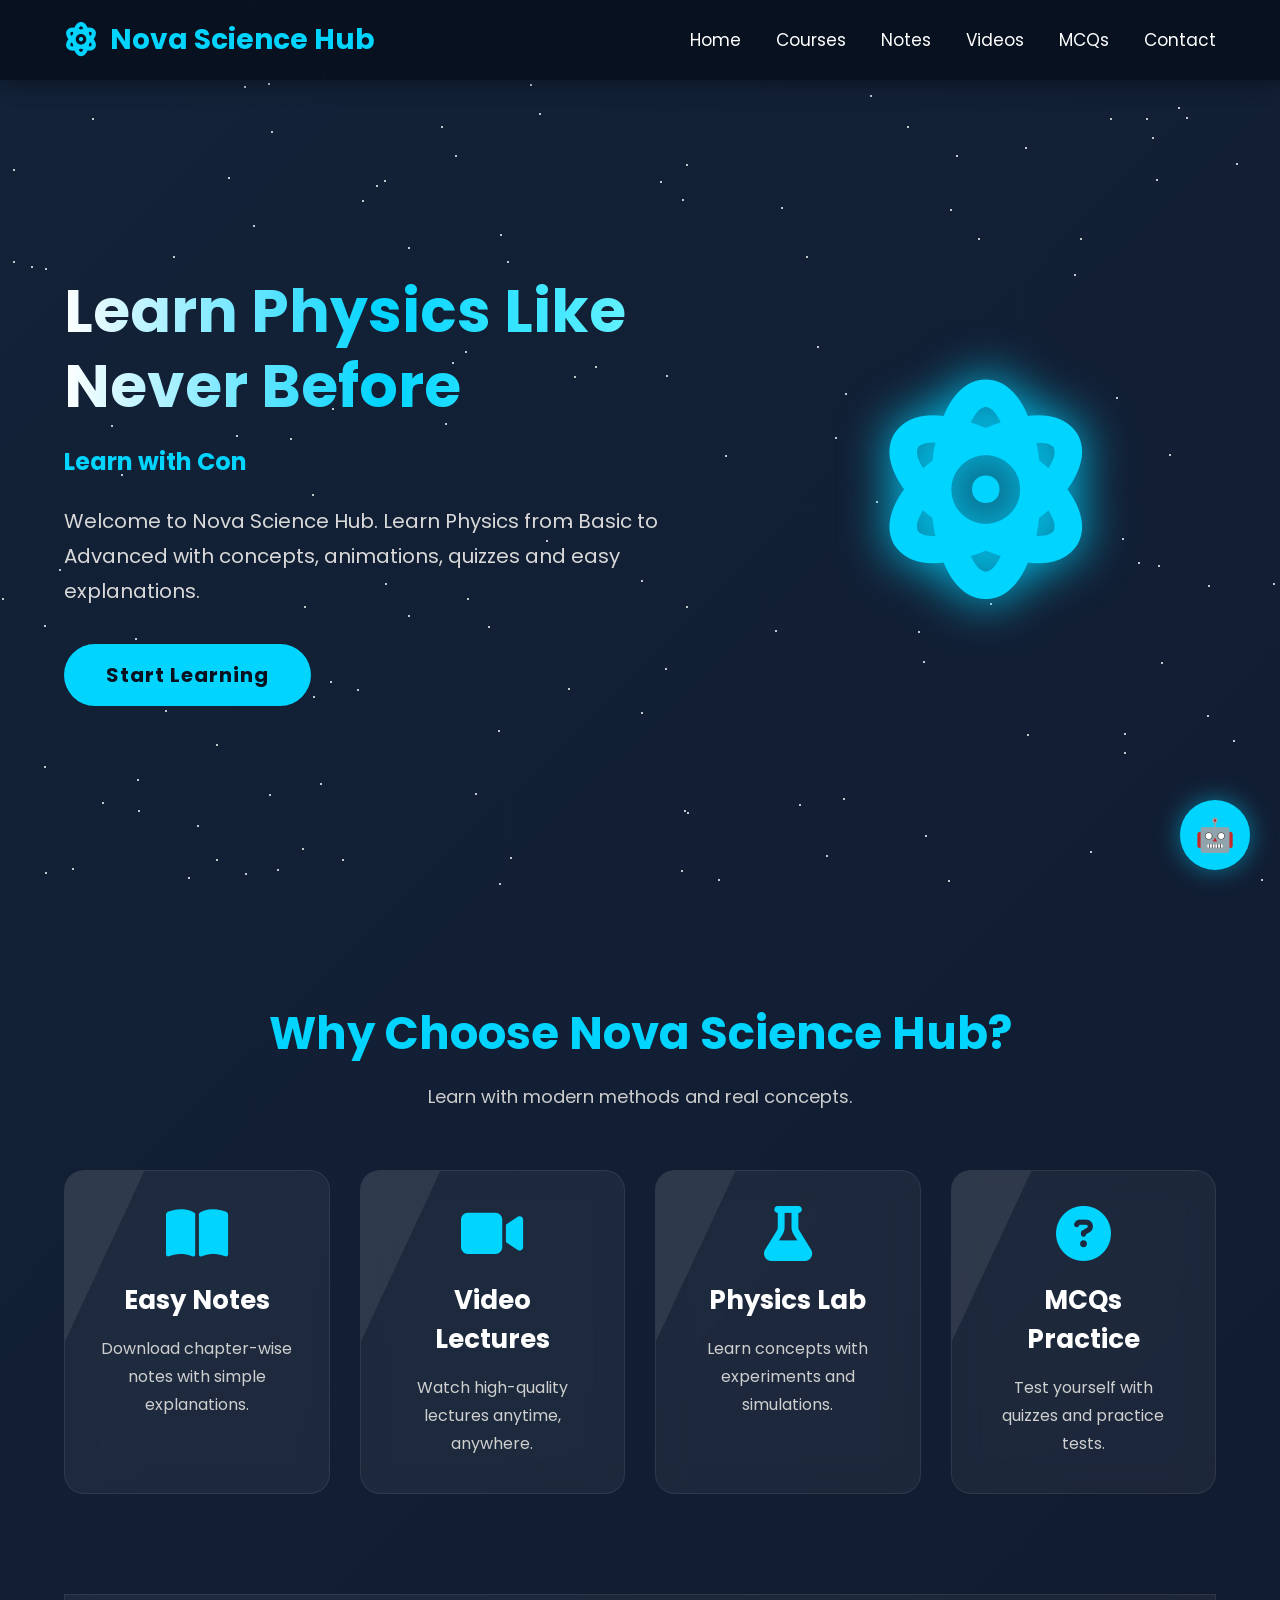
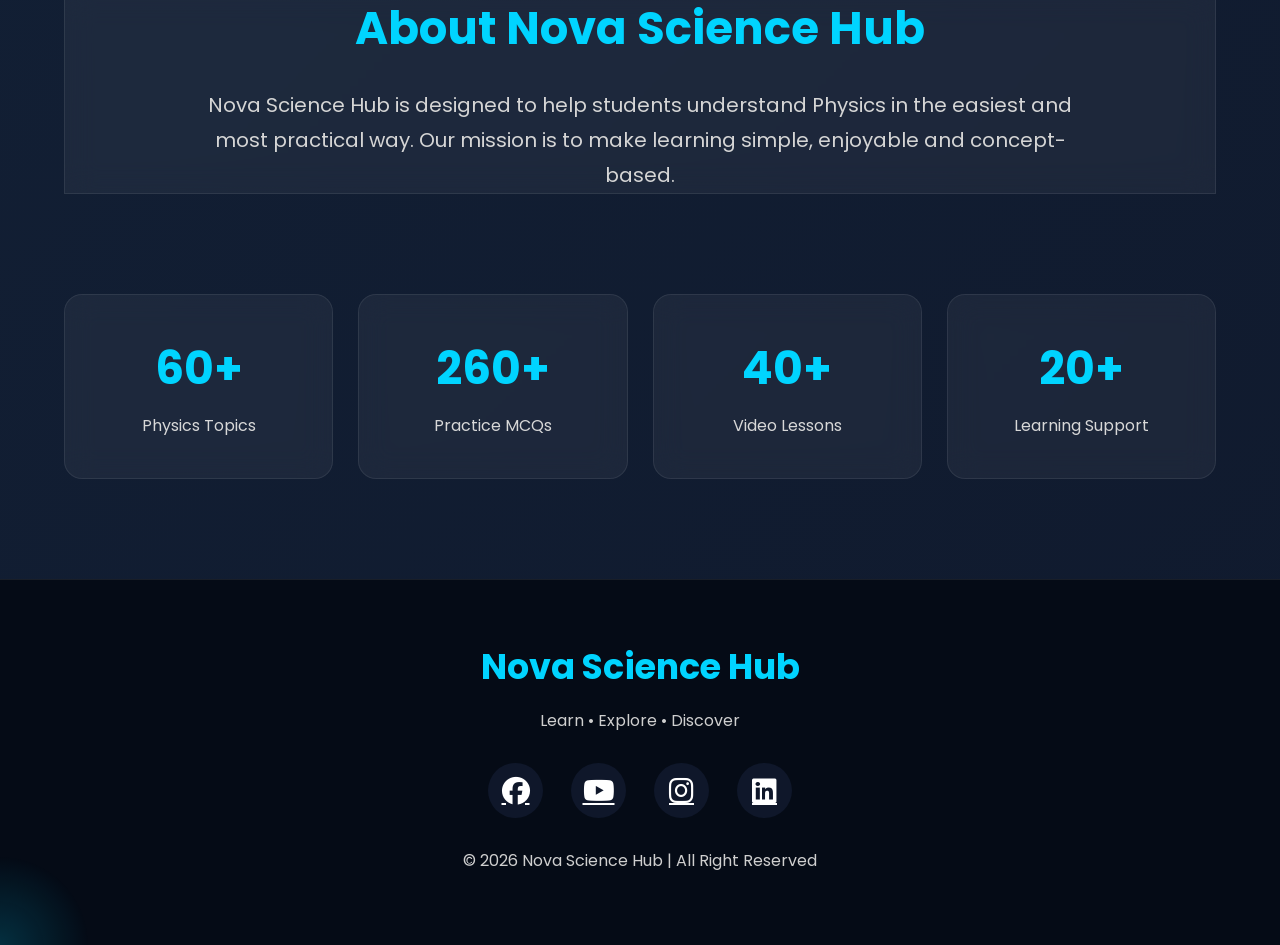
==== index.html @ d3bd03a2 "Add files via upload" ====
<!DOCTYPE html>
<html lang="en">
<head>
    <meta charset="UTF-8">
    <meta name="viewport" content="width=device-width, initial-scale=1.0">
    <title>Nova Science Hub</title>

    <link rel="stylesheet" href="style.css">

    <!-- Google Fonts -->
    <link href="https://fonts.googleapis.com/css2?family=Poppins:wght@300;400;600;700&display=swap" rel="stylesheet">

    <!-- Icons -->
    <link rel="stylesheet"
    href="https://cdnjs.cloudflare.com/ajax/libs/font-awesome/6.6.0/css/all.min.css">
</head>

<body>

<!-- ================= NAVBAR ================= -->

<header>

    <nav class="navbar">

        <div class="logo">

            <i class="fas fa-atom"></i>

            <span>Nova Science Hub</span>

        </div>

        <ul class="nav-links">

    <li><a href="index.html">Home</a></li>

    <li><a href="courses.html">Courses</a></li>

    <li><a href="notes.html">Notes</a></li>

    <li><a href="videos.html">Videos</a></li>

    <li><a href="mcqs.html">MCQs</a></li>

    <li><a href="contact.html">Contact</a></li>

</ul>

    </nav>

</header>

<!-- ================= HERO SECTION ================= -->

<section class="hero">

    <div class="hero-content">

        <h1>
            Learn Physics Like Never Before
        </h1>

        <h2 id="typing"></h2>

        <p>

            Welcome to Nova Science Hub.

            Learn Physics from Basic to Advanced
            with concepts, animations,
            quizzes and easy explanations.

        </p>

        <button id="startBtn">

            Start Learning

        </button>

    </div>

    <div class="hero-image">

        <i class="fas fa-atom atom"></i>

    </div>

</section>

<!-- Features Section starts in Part 1B -->
 <!-- ================= FEATURES ================= -->

<section class="features">

    <div class="section-title">

        <h2>Why Choose Nova Science Hub?</h2>

        <p>Learn with modern methods and real concepts.</p>

    </div>

    <div class="feature-container">

        <div class="card">

            <i class="fas fa-book-open"></i>

            <h3>Easy Notes</h3>

            <p>
                Download chapter-wise notes with simple explanations.
            </p>

        </div>

        <div class="card">

            <i class="fas fa-video"></i>

            <h3>Video Lectures</h3>

            <p>
                Watch high-quality lectures anytime, anywhere.
            </p>

        </div>

        <div class="card">

            <i class="fas fa-flask"></i>

            <h3>Physics Lab</h3>

            <p>
                Learn concepts with experiments and simulations.
            </p>

        </div>

        <div class="card">

            <i class="fas fa-question-circle"></i>

            <h3>MCQs Practice</h3>

            <p>
                Test yourself with quizzes and practice tests.
            </p>

        </div>

    </div>

</section>

<!-- ================= ABOUT ================= -->

<section class="about">

    <div class="about-text">

        <h2>About Nova Science Hub</h2>

        <p>

            Nova Science Hub is designed to help students understand
            Physics in the easiest and most practical way.

            Our mission is to make learning simple, enjoyable and
            concept-based.

        </p>

    </div>

</section>

<!-- ================= STATS ================= -->

<section class="stats">

    <div class="stat-box">

        <h2>100+</h2>

        <p>Physics Topics</p>

    </div>

    <div class="stat-box">

        <h2>500+</h2>

        <p>Practice MCQs</p>

    </div>

    <div class="stat-box">

        <h2>50+</h2>

        <p>Video Lessons</p>

    </div>

    <div class="stat-box">

        <h2>24/7</h2>

        <p>Learning Support</p>

    </div>

</section>

<!-- ================= FOOTER ================= -->

<footer>

    <h2>Nova Science Hub</h2>

    <p>

        Learn • Explore • Discover

    </p>

    <div class="social-icons">

        <a href="#"><i class="fab fa-facebook"></i></a>

        <a href="#"><i class="fab fa-youtube"></i></a>

        <a href="#"><i class="fab fa-instagram"></i></a>

        <a href="#"><i class="fab fa-linkedin"></i></a>

    </div>

    <p class="copyright">

        © 2026 Nova Science Hub | All Right Reserved

    </p>

</footer>
<!-- =========================
        NOVA AI CHAT
========================= -->

<!-- Floating AI Button -->

<div class="ai-button" id="aiButton">

    🤖

</div>


<!-- Chat Box -->

<div class="ai-chat" id="aiChat">

    <div class="chat-header">

        <h3>🤖 Nova AI</h3>

        <span id="closeChat">&times;</span>

    </div>


    <div class="chat-body" id="chatBody">

        <div class="bot-message">

            👋 Hello!

            <br><br>

            I am <b>Nova AI</b>.

            Ask me any Physics question.

        </div>

    </div>


    <div class="chat-footer">

        <input

        type="text"

        id="userInput"

        placeholder="Ask Physics Question...">

        <button id="sendBtn">

            Send

        </button>

    </div>

</div>
<script src="script.js"></script>

</body>
</html>
---- style.css ----
/* ===============================
   NOVA SCIENCE HUB
   PART 1A
=================================*/

*{
    margin:0;
    padding:0;
    box-sizing:border-box;
    font-family:'Poppins',sans-serif;
}

html{
    scroll-behavior:smooth;
}

body{

    background:#08111f;
    color:white;
    overflow-x:hidden;

}

/*==============================
 NAVBAR
===============================*/

header{

    width:100%;
    position:fixed;
    top:0;
    left:0;

    background:rgba(8,17,31,.92);

    backdrop-filter:blur(12px);

    z-index:1000;

    box-shadow:0 5px 20px rgba(0,0,0,.3);

}

.navbar{

    width:90%;
    margin:auto;

    height:80px;

    display:flex;

    justify-content:space-between;

    align-items:center;

}

.logo{

    display:flex;

    align-items:center;

    gap:12px;

    font-size:28px;

    font-weight:700;

    color:#00d4ff;

}

.logo i{

    font-size:34px;

    animation:rotateAtom 8s linear infinite;

}

@keyframes rotateAtom{

from{

transform:rotate(0deg);

}

to{

transform:rotate(360deg);

}

}

.nav-links{

    display:flex;

    list-style:none;

    gap:35px;

}

.nav-links a{

    text-decoration:none;

    color:white;

    font-size:17px;

    transition:.3s;

}

.nav-links a:hover{

    color:#00d4ff;

}

/*==============================
 HERO
===============================*/

.hero{

    width:90%;
    margin:auto;

    min-height:100vh;

    display:flex;

    justify-content:space-between;

    align-items:center;

    padding-top:80px;

}

.hero-content{

    width:55%;

}

.hero-content h1{

    font-size:60px;

    line-height:75px;

    margin-bottom:20px;

}

#typing{

    color:#00d4ff;

    height:40px;

    margin-bottom:20px;

}

.hero-content p{

    font-size:20px;

    line-height:35px;

    color:#d9d9d9;

}

#startBtn{

    margin-top:35px;

    padding:16px 42px;

    border:none;

    border-radius:40px;

    background:#00d4ff;

    color:#08111f;

    font-size:20px;

    font-weight:bold;

    cursor:pointer;

    transition:.4s;

}

#startBtn:hover{

    transform:translateY(-5px);

    box-shadow:0 0 25px #00d4ff;

}

.hero-image{

    width:40%;

    display:flex;

    justify-content:center;

    align-items:center;

}

.atom{

    font-size:220px;

    color:#00d4ff;

    animation:rotateAtom 12s linear infinite;

    filter:drop-shadow(0 0 25px #00d4ff);

}
/*==============================
 FEATURES SECTION
===============================*/

.features{

    width:90%;
    margin:100px auto;

}

.section-title{

    text-align:center;
    margin-bottom:60px;

}

.section-title h2{

    font-size:45px;
    color:#00d4ff;
    margin-bottom:15px;

}

.section-title p{

    color:#cccccc;
    font-size:18px;

}

.feature-container{

    display:grid;

    grid-template-columns:repeat(auto-fit,minmax(250px,1fr));

    gap:30px;

}

.card{

    background:#111c2d;

    padding:35px;

    border-radius:20px;

    text-align:center;

    transition:.4s;

    border:1px solid rgba(255,255,255,.08);

}

.card:hover{

    transform:translateY(-10px);

    box-shadow:0 0 30px rgba(0,212,255,.3);

}

.card i{

    font-size:55px;

    color:#00d4ff;

    margin-bottom:20px;

}

.card h3{

    margin-bottom:15px;

    font-size:26px;

}

.card p{

    color:#cfcfcf;

    line-height:28px;

}

/*==============================
 ABOUT
===============================*/

.about{

    width:90%;

    margin:100px auto;

    text-align:center;

}

.about h2{

    font-size:45px;

    color:#00d4ff;

    margin-bottom:25px;

}

.about p{

    max-width:900px;

    margin:auto;

    color:#d5d5d5;

    line-height:35px;

    font-size:20px;

}

/*==============================
 STATS
===============================*/

.stats{

    width:90%;

    margin:100px auto;

    display:grid;

    grid-template-columns:repeat(auto-fit,minmax(180px,1fr));

    gap:25px;

}

.stat-box{

    background:#111c2d;

    padding:40px;

    border-radius:18px;

    text-align:center;

    transition:.4s;

}

.stat-box:hover{

    transform:scale(1.05);

}

.stat-box h2{

    color:#00d4ff;

    font-size:45px;

    margin-bottom:10px;

}

.stat-box p{

    color:#d8d8d8;

}

/*==============================
 FOOTER
===============================*/

footer{

    background:#050b16;

    margin-top:100px;

    padding:60px 20px;

    text-align:center;

}

footer h2{

    color:#00d4ff;

    font-size:35px;

    margin-bottom:15px;

}

footer p{

    color:#cfcfcf;

    margin:12px 0;

}

.social-icons{

    margin:30px 0;

}

.social-icons a{

    color:white;

    font-size:28px;

    margin:0 12px;

    transition:.3s;

}

.social-icons a:hover{

    color:#00d4ff;

}

/*==============================
 MOBILE
===============================*/

@media(max-width:900px){

.hero{

flex-direction:column;

text-align:center;

padding-top:130px;

}

.hero-content{

width:100%;

}

.hero-image{

width:100%;

margin-top:50px;

}

.hero-content h1{

font-size:42px;

line-height:55px;

}

.atom{

font-size:150px;

}

.navbar{

flex-direction:column;

height:auto;

padding:20px;

}

.nav-links{

flex-wrap:wrap;

justify-content:center;

gap:18px;

margin-top:15px;

}

.section-title h2{

font-size:34px;

}

.about h2{

font-size:34px;

}

}
/*==========================================
      PART 2A
      PREMIUM EFFECTS
==========================================*/


/* Animated Background */

body{

    background: linear-gradient(
        -45deg,
        #050816,
        #08111f,
        #0f172a,
        #132238
    );

    background-size:400% 400%;

    animation:backgroundMove 15s ease infinite;

}


@keyframes backgroundMove{

0%{

background-position:0% 50%;

}

50%{

background-position:100% 50%;

}

100%{

background-position:0% 50%;

}

}



/* Smooth Section Animation */

section{

    animation:fadeUp .8s ease;

}

@keyframes fadeUp{

from{

opacity:0;

transform:translateY(50px);

}

to{

opacity:1;

transform:translateY(0);

}

}



/* Better Button */

#startBtn{

letter-spacing:1px;

font-weight:700;

transition:.4s;

}

#startBtn:hover{

transform:translateY(-6px) scale(1.05);

}



/* Cards Glow */

.card{

position:relative;

overflow:hidden;

}

.card::before{

content:"";

position:absolute;

top:-120%;

left:-50%;

width:60%;

height:300%;

background:rgba(255,255,255,.08);

transform:rotate(25deg);

transition:.8s;

}

.card:hover::before{

left:150%;

}



/* Statistics */

.stat-box{

cursor:pointer;

}

.stat-box:hover{

box-shadow:0 0 25px rgba(0,212,255,.35);

}



/* Social Icons */

.social-icons a{

width:55px;

height:55px;

display:inline-flex;

justify-content:center;

align-items:center;

border-radius:50%;

background:#0f172a;

}

.social-icons a:hover{

transform:translateY(-8px);

box-shadow:0 0 20px #00d4ff;

}



/* Scroll Bar */

::-webkit-scrollbar{

width:10px;

}

::-webkit-scrollbar-track{

background:#08111f;

}

::-webkit-scrollbar-thumb{

background:#00d4ff;

border-radius:20px;

}

::-webkit-scrollbar-thumb:hover{

background:#00ffff;

}



/* Text Selection */

::selection{

background:#00d4ff;

color:black;

}
/*==========================================
      PART 2B
      ADVANCED EFFECTS
==========================================*/

/* Floating Stars */

.stars{

    position:fixed;
    top:0;
    left:0;
    width:100%;
    height:100%;
    overflow:hidden;
    pointer-events:none;
    z-index:-1;

}

.star{

    position:absolute;
    width:2px;
    height:2px;
    background:white;
    border-radius:50%;
    animation:twinkle 3s infinite;

}

@keyframes twinkle{

0%,100%{

opacity:.2;
transform:scale(1);

}

50%{

opacity:1;
transform:scale(2);

}

}



/* Glass Effect */

.card,
.stat-box,
.about{

backdrop-filter:blur(15px);

background:rgba(255,255,255,.05);

border:1px solid rgba(255,255,255,.08);

}



/* Logo Animation */

.logo{

transition:.4s;

}

.logo:hover{

transform:scale(1.08);

color:#00ffff;

}



/* Navigation Hover */

.nav-links a{

position:relative;

}

.nav-links a::after{

content:"";

position:absolute;

left:0;
bottom:-6px;

width:0;

height:2px;

background:#00d4ff;

transition:.4s;

}

.nav-links a:hover::after{

width:100%;

}



/* Hero Heading */

.hero h1{

background:linear-gradient(
90deg,
#ffffff,
#00d4ff,
#7ef9ff
);

-webkit-background-clip:text;
-webkit-text-fill-color:transparent;

}



/* Card Icons */

.card i{

transition:.5s;

}

.card:hover i{

transform:rotate(360deg) scale(1.2);

}



/* Footer */

footer{

border-top:1px solid rgba(255,255,255,.08);

}



/* Smooth Image */

img{

max-width:100%;

display:block;

}



/* Better Button */

button{

outline:none;

}

button:active{

transform:scale(.95);

}



/* Responsive */

@media(max-width:768px){

.hero{

padding-top:150px;

}

.hero-content h1{

font-size:34px;

line-height:45px;

}

.hero-content p{

font-size:17px;

line-height:30px;

}

.logo{

font-size:22px;

}

.logo i{

font-size:28px;

}

.card{

padding:25px;

}

.section-title h2{

font-size:30px;

}

footer h2{

font-size:28px;

}

}

/* ===========================
COURSES PAGE
=========================== */

.courses-page{

padding:140px 8% 80px;

text-align:center;

}

.courses-page h1{

font-size:55px;

color:#25d9ff;

margin-bottom:20px;

}

.courses-page p{

font-size:20px;

color:#d7d7d7;

margin-bottom:60px;

}

.course-grid{

display:grid;

grid-template-columns:repeat(auto-fit,minmax(280px,1fr));

gap:30px;

}

.course-card{

background:rgba(255,255,255,.07);

padding:35px;

border-radius:20px;

backdrop-filter:blur(12px);

transition:.4s;

border:1px solid rgba(255,255,255,.08);

}

.course-card:hover{

transform:translateY(-10px);

box-shadow:0 0 25px rgba(37,217,255,.35);

}

.course-card h3{

font-size:28px;

color:#25d9ff;

margin-bottom:15px;

}

.course-card p{

color:#d6d6d6;

margin-bottom:25px;

line-height:28px;

}

.course-card a{

display:inline-block;

padding:12px 30px;

background:#25d9ff;

color:#07121f;

text-decoration:none;

border-radius:30px;

font-weight:bold;

transition:.3s;

}

.course-card a:hover{

transform:scale(1.05);

}
/* ===================================
   COURSES PAGE - PART 1
=================================== */

.course-hero{

    min-height:55vh;

    display:flex;

    justify-content:center;

    align-items:center;

    flex-direction:column;

    text-align:center;

    padding:140px 8% 80px;

}

.course-hero h1{

    font-size:60px;

    color:#25d9ff;

    margin-bottom:20px;

    text-shadow:0 0 20px rgba(37,217,255,.35);

}

.course-hero p{

    max-width:750px;

    font-size:20px;

    line-height:34px;

    color:#d8d8d8;

}


/* ==============================
      COURSES SECTION
============================== */

.course-section{

    padding:80px 8%;

    display:grid;

    grid-template-columns:repeat(auto-fit,minmax(280px,1fr));

    gap:35px;

}


/* ==============================
      COURSE CARD
============================== */

.course-card{

    background:rgba(255,255,255,.06);

    backdrop-filter:blur(12px);

    border:1px solid rgba(255,255,255,.08);

    border-radius:22px;

    padding:35px;

    text-align:center;

    transition:.45s;

}


.course-card:hover{

    transform:translateY(-12px);

    box-shadow:0 0 30px rgba(37,217,255,.35);

}


/* ICON */

.course-card i{

    font-size:55px;

    color:#25d9ff;

    margin-bottom:20px;

}


/* TITLE */

.course-card h2{

    font-size:28px;

    margin-bottom:18px;

}


/* PARAGRAPH */

.course-card p{

    color:#d8d8d8;

    line-height:30px;

    margin-bottom:25px;

}


/* BUTTON */

.course-card a{

    display:inline-block;

    padding:12px 28px;

    border-radius:40px;

    background:#25d9ff;

    color:#07121f;

    text-decoration:none;

    font-weight:bold;

    transition:.35s;

}


.course-card a:hover{

    transform:scale(1.08);

    box-shadow:0 0 20px #25d9ff;

}
/* ===================================
   COURSES PAGE - PART 2
=================================== */


/* ==========================
   SEMESTER SECTION
========================== */

.semester-section{

    padding:90px 8%;

    text-align:center;

}

.semester-section h2{

    font-size:45px;

    color:#25d9ff;

    margin-bottom:50px;

}


/* GRID */

.semester-grid{

    display:grid;

    grid-template-columns:repeat(auto-fit,minmax(180px,1fr));

    gap:25px;

}


/* BUTTON */

.semester-grid a{

    display:block;

    text-decoration:none;

    padding:20px;

    border-radius:15px;

    font-size:20px;

    font-weight:600;

    color:#ffffff;

    background:rgba(255,255,255,.06);

    border:1px solid rgba(255,255,255,.08);

    backdrop-filter:blur(12px);

    transition:.4s;

}


/* HOVER */

.semester-grid a:hover{

    background:#25d9ff;

    color:#07121f;

    transform:translateY(-8px);

    box-shadow:0 0 25px rgba(37,217,255,.45);

}


/* ==========================
   PAGE ANIMATION
========================== */

.course-hero,
.course-card,
.semester-section{

    animation:fadeUp .8s ease;

}


@keyframes fadeUp{

    from{

        opacity:0;

        transform:translateY(40px);

    }

    to{

        opacity:1;

        transform:translateY(0);

    }

}


/* ==========================
   RESPONSIVE
========================== */

@media(max-width:900px){

.course-hero h1{

    font-size:42px;

}

.course-hero p{

    font-size:17px;

    line-height:30px;

}

.course-section{

    grid-template-columns:1fr;

}

.semester-grid{

    grid-template-columns:repeat(2,1fr);

}

}


@media(max-width:600px){

.semester-grid{

    grid-template-columns:1fr;

}

.course-card{

    padding:28px;

}

.course-card h2{

    font-size:24px;

}

.course-card p{

    font-size:16px;

}

}
/* ===================================
   NOTES PAGE - PART 1
=================================== */

/* HERO */

.page-hero{

    min-height:45vh;

    display:flex;

    justify-content:center;

    align-items:center;

    flex-direction:column;

    text-align:center;

    padding:140px 8% 80px;

}

.page-hero h1{

    font-size:58px;

    color:#25d9ff;

    margin-bottom:20px;

    text-shadow:0 0 18px rgba(37,217,255,.35);

}

.page-hero p{

    font-size:20px;

    color:#d8d8d8;

    max-width:700px;

    line-height:34px;

}


/* ==============================
      NOTES SECTION
============================== */

.notes-section{

    padding:80px 8%;

    display:grid;

    grid-template-columns:repeat(auto-fit,minmax(280px,1fr));

    gap:35px;

}


/* NOTE CARD */

.note-card{

    background:rgba(255,255,255,.06);

    backdrop-filter:blur(12px);

    border:1px solid rgba(255,255,255,.08);

    border-radius:22px;

    padding:35px;

    text-align:center;

    transition:.4s;

}


.note-card:hover{

    transform:translateY(-10px);

    box-shadow:0 0 30px rgba(37,217,255,.35);

}


/* ICON */

.note-card i{

    font-size:55px;

    color:#25d9ff;

    margin-bottom:20px;

}


/* TITLE */

.note-card h3{

    font-size:28px;

    margin-bottom:18px;

    color:#ffffff;

}


/* PARAGRAPH */

.note-card p{

    color:#d8d8d8;

    line-height:28px;

    margin-bottom:25px;

}


/* BUTTON */

.note-card a{

    display:inline-block;

    padding:12px 28px;

    background:#25d9ff;

    color:#07121f;

    text-decoration:none;

    border-radius:40px;

    font-weight:600;

    transition:.35s;

}

.note-card a:hover{

    transform:scale(1.08);

    box-shadow:0 0 18px #25d9ff;

}
/* ===================================
   NOTES PAGE - PART 2
=================================== */


/* ==========================
   DOWNLOAD SECTION
========================== */

.download-section{

    padding:80px 8%;

    text-align:center;

}

.download-section h2{

    font-size:45px;

    color:#25d9ff;

    margin-bottom:20px;

}

.download-section p{

    font-size:18px;

    color:#d8d8d8;

    margin-bottom:35px;

}

.download-btn{

    display:inline-block;

    padding:16px 40px;

    background:#25d9ff;

    color:#07121f;

    text-decoration:none;

    font-size:18px;

    font-weight:600;

    border-radius:50px;

    transition:.35s;

}

.download-btn:hover{

    transform:translateY(-5px);

    box-shadow:0 0 25px rgba(37,217,255,.45);

}


/* ==========================
   PAGE ANIMATION
========================== */

.page-hero,
.note-card{

    animation:fadeUp .8s ease;

}


/* ==========================
   MOBILE RESPONSIVE
========================== */

@media(max-width:900px){

.page-hero h1{

    font-size:42px;

}

.page-hero p{

    font-size:17px;

    line-height:30px;

}

.notes-section{

    grid-template-columns:1fr;

}

}

@media(max-width:600px){

.note-card{

    padding:28px;

}

.note-card h3{

    font-size:24px;

}

.note-card p{

    font-size:16px;

}

.download-btn{

    width:100%;

}

}
/* ===================================
   NOVA AI CHAT - PART 1
=================================== */


/* Floating Button */

.ai-button{

    position:fixed;

    bottom:30px;

    right:30px;

    width:70px;

    height:70px;

    border-radius:50%;

    background:#00d4ff;

    color:#08111f;

    display:flex;

    justify-content:center;

    align-items:center;

    font-size:32px;

    cursor:pointer;

    box-shadow:0 0 25px rgba(0,212,255,.5);

    transition:.35s;

    z-index:9999;

}

.ai-button:hover{

    transform:scale(1.1);

    box-shadow:0 0 40px rgba(0,212,255,.8);

}


/* Chat Box */

.ai-chat{

    position:fixed;

    bottom:120px;

    right:30px;

    width:350px;

    height:500px;

    background:rgba(8,17,31,.95);

    border:1px solid rgba(0,212,255,.3);

    border-radius:20px;

    backdrop-filter:blur(15px);

    display:none;

    flex-direction:column;

    overflow:hidden;

    box-shadow:0 0 30px rgba(0,212,255,.25);

    z-index:9999;

}


/* Header */

.chat-header{

    background:#00d4ff;

    color:#08111f;

    padding:18px;

    display:flex;

    justify-content:space-between;

    align-items:center;

}

.chat-header h3{

    font-size:22px;

}

#closeChat{

    font-size:28px;

    cursor:pointer;

    font-weight:bold;

}


/* Chat Body */

.chat-body{

    flex:1;

    padding:20px;

    overflow-y:auto;

}


/* Bot Message */

.bot-message{

    background:rgba(255,255,255,.08);

    padding:15px;

    border-radius:15px;

    line-height:28px;

    color:white;

    margin-bottom:15px;

}


/* Footer */

.chat-footer{

    display:flex;

    padding:15px;

    gap:10px;

    border-top:1px solid rgba(255,255,255,.1);

}

.chat-footer input{

    flex:1;

    padding:12px;

    border:none;

    outline:none;

    border-radius:10px;

    background:#13253d;

    color:white;

}

.chat-footer button{

    padding:12px 20px;

    border:none;

    border-radius:10px;

    background:#00d4ff;

    color:#08111f;

    font-weight:bold;

    cursor:pointer;

    transition:.3s;

}

.chat-footer button:hover{

    transform:scale(1.05);

}
/* ===================================
   CONTACT PAGE - PART 1
=================================== */

/* CONTACT HERO */

.contact-hero{

    min-height:45vh;

    display:flex;

    justify-content:center;

    align-items:center;

    flex-direction:column;

    text-align:center;

    padding:140px 8% 80px;

}

.contact-hero h1{

    font-size:58px;

    color:#00d4ff;

    margin-bottom:20px;

    text-shadow:0 0 20px rgba(0,212,255,.35);

}

.contact-hero p{

    max-width:700px;

    font-size:20px;

    line-height:34px;

    color:#d6d6d6;

}


/* ==========================
   CONTACT CARDS
========================== */

.contact-page{

    padding:80px 8%;

    display:grid;

    grid-template-columns:repeat(auto-fit,minmax(260px,1fr));

    gap:30px;

}

.contact-card{

    background:rgba(255,255,255,.06);

    backdrop-filter:blur(12px);

    border:1px solid rgba(255,255,255,.08);

    border-radius:20px;

    padding:35px;

    text-align:center;

    transition:.4s;

}

.contact-card:hover{

    transform:translateY(-10px);

    box-shadow:0 0 30px rgba(0,212,255,.35);

}

.contact-card i{

    font-size:55px;

    color:#00d4ff;

    margin-bottom:20px;

}

.contact-card h3{

    font-size:28px;

    margin-bottom:15px;

    color:white;

}

.contact-card p{

    font-size:18px;

    color:#d6d6d6;

    line-height:30px;

}
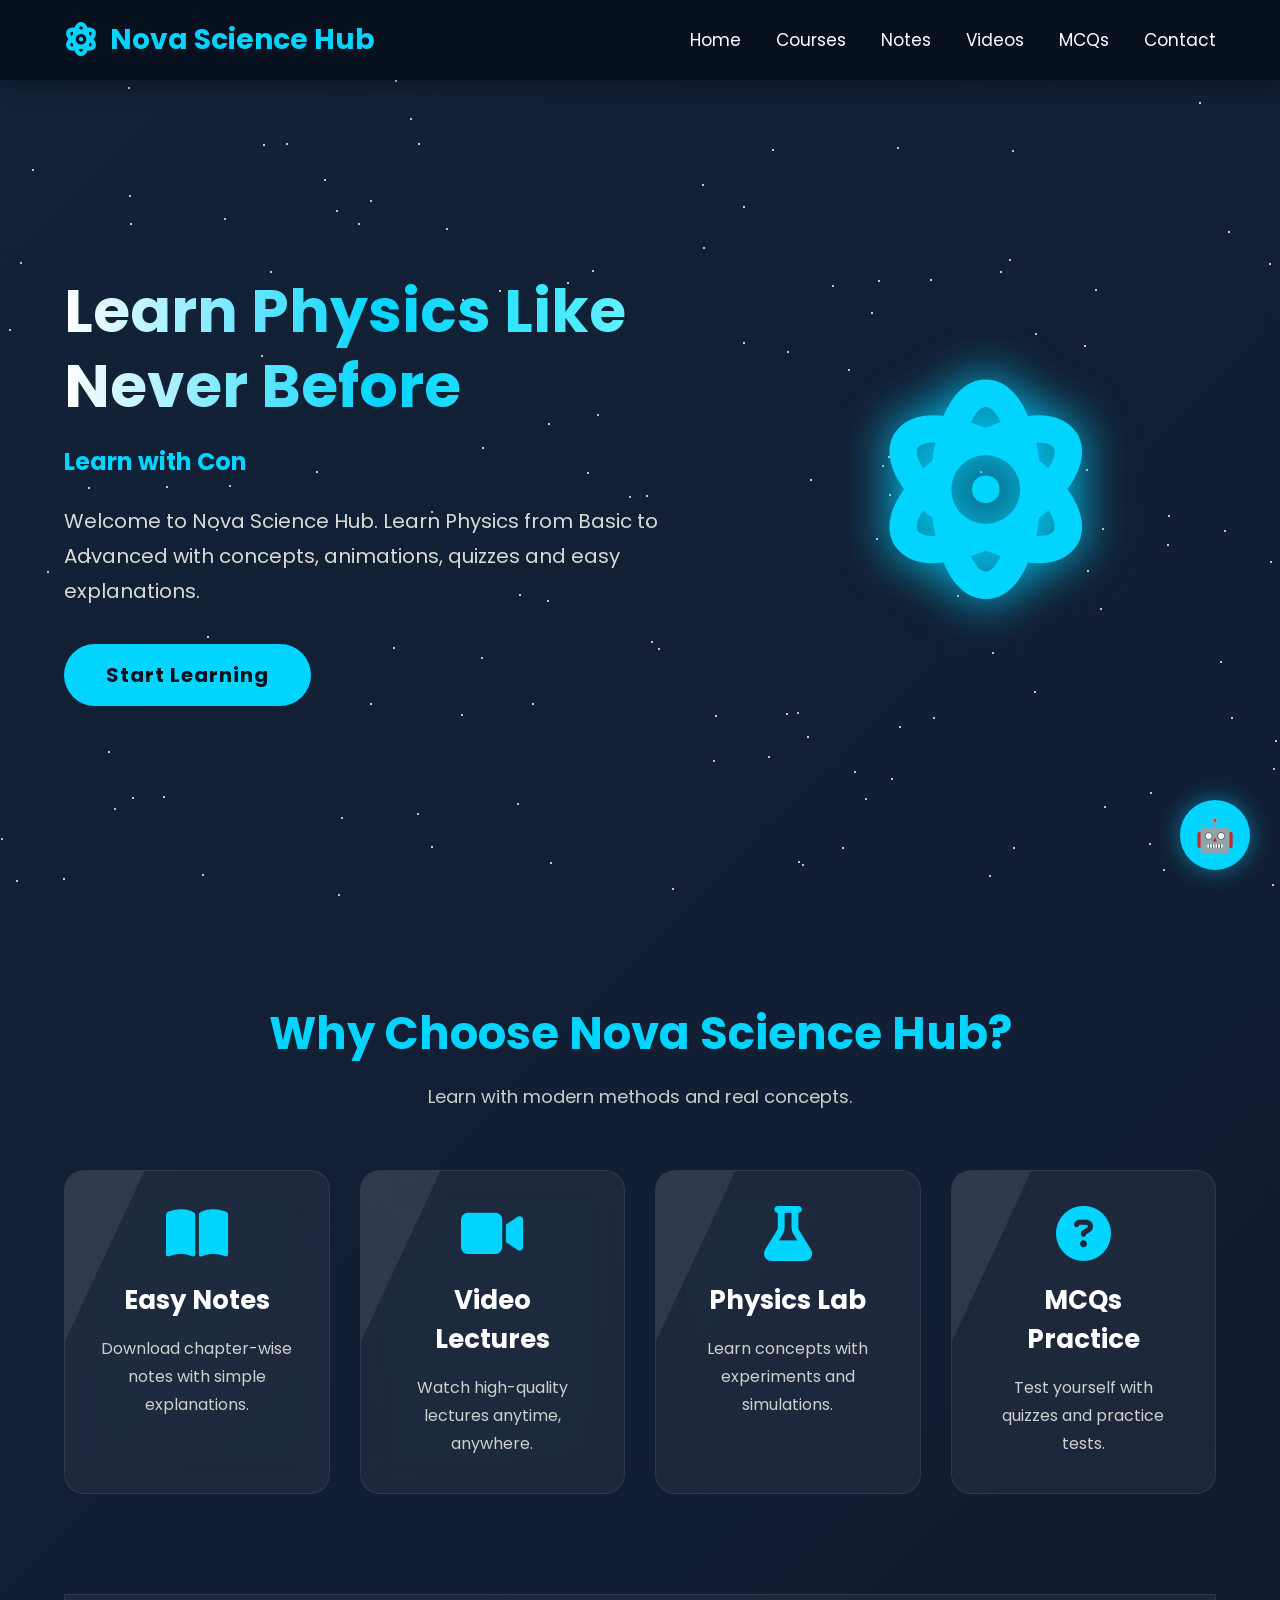
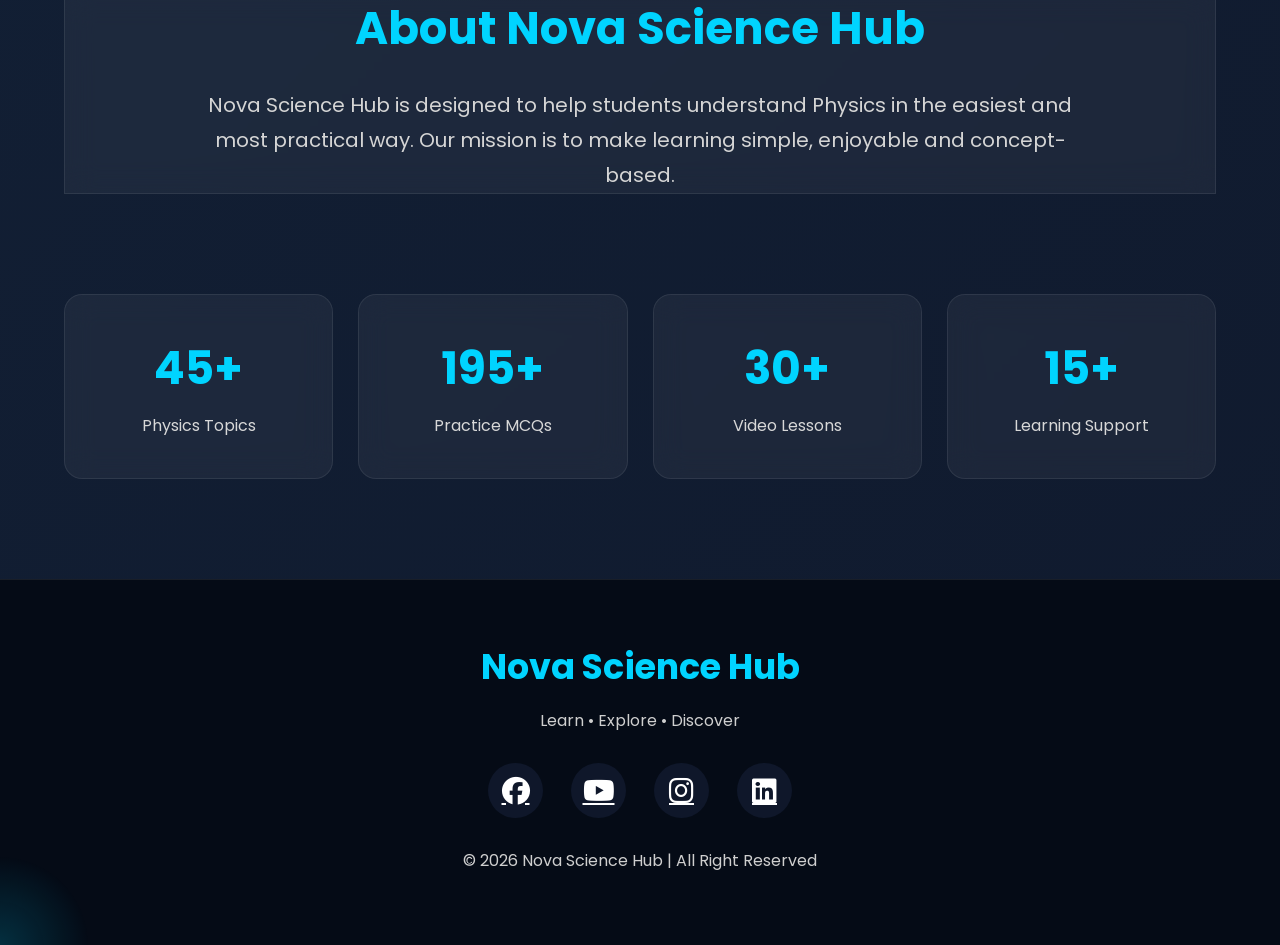
==== commit 8ccc437a: "Add files via upload" ====
--- a/index.html
+++ b/index.html
@@ -11,8 +11,8 @@
     <link href="https://fonts.googleapis.com/css2?family=Poppins:wght@300;400;600;700&display=swap" rel="stylesheet">
 
     <!-- Icons -->
-    <link rel="stylesheet"
-    href="https://cdnjs.cloudflare.com/ajax/libs/font-awesome/6.6.0/css/all.min.css">
+   <link rel="stylesheet"
+href="https://cdnjs.cloudflare.com/ajax/libs/font-awesome/6.5.2/css/all.min.css">
 </head>
 
 <body>
